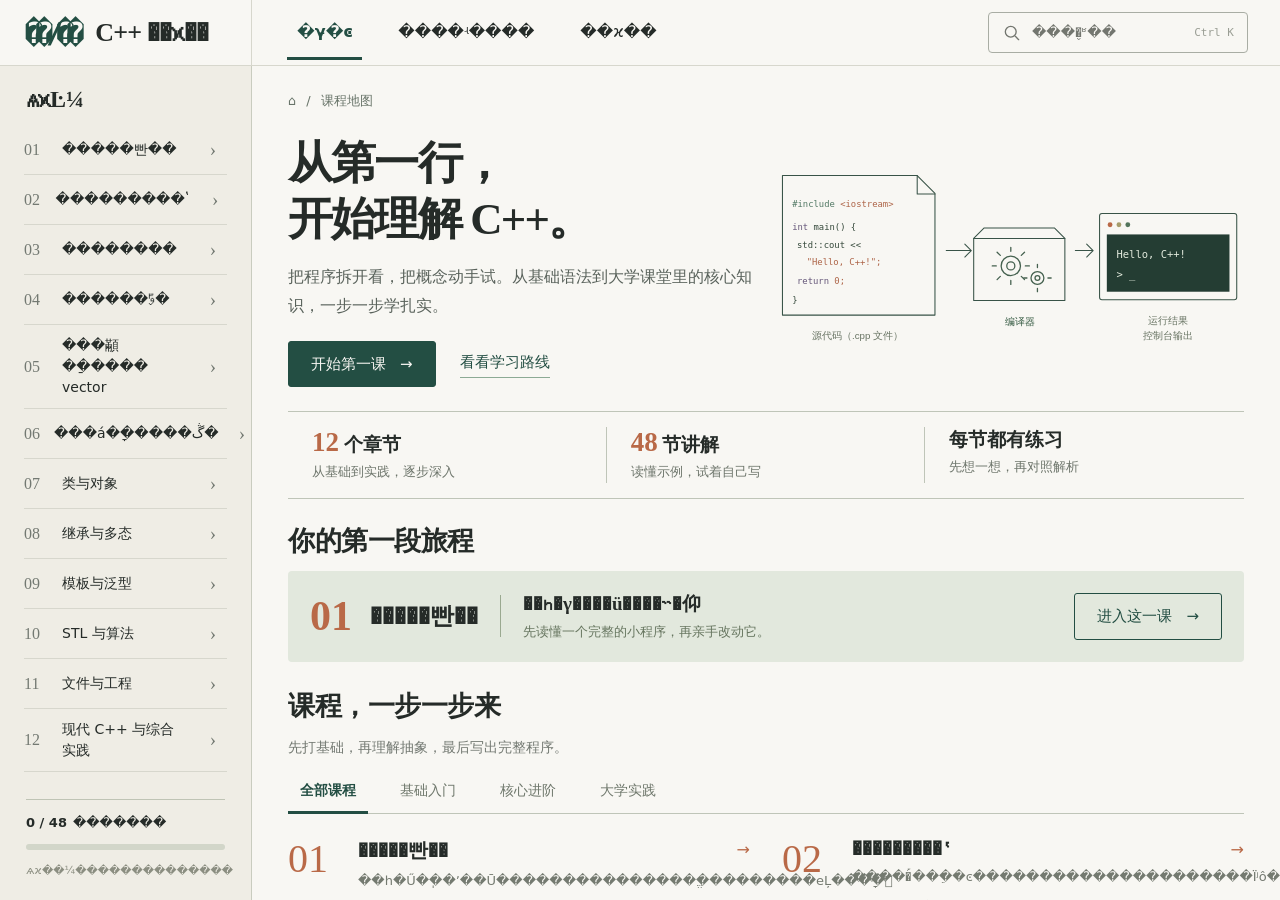
==== index.html @ bd5f10d8 "Publish C++ study site with 48 lessons and interactive learning labs" ====
<!doctype html>
<html lang="zh-CN">
<head>
  <meta charset="utf-8">
  <meta name="viewport" content="width=device-width, initial-scale=1">
  <meta http-equiv="refresh" content="0; url=./cpp-study/">
  <meta name="description" content="C++ ��ϰ�ң�48 ����ϸ�γ̡����д�����ʾ����ϰ������">
  <title>C++ ��ϰ��</title>
  <link rel="canonical" href="https://youtubechenyr.github.io/test/cpp-study/">
</head>
<body><p><a href="./cpp-study/">�� C++ ��ϰ��</a></p></body>
</html>
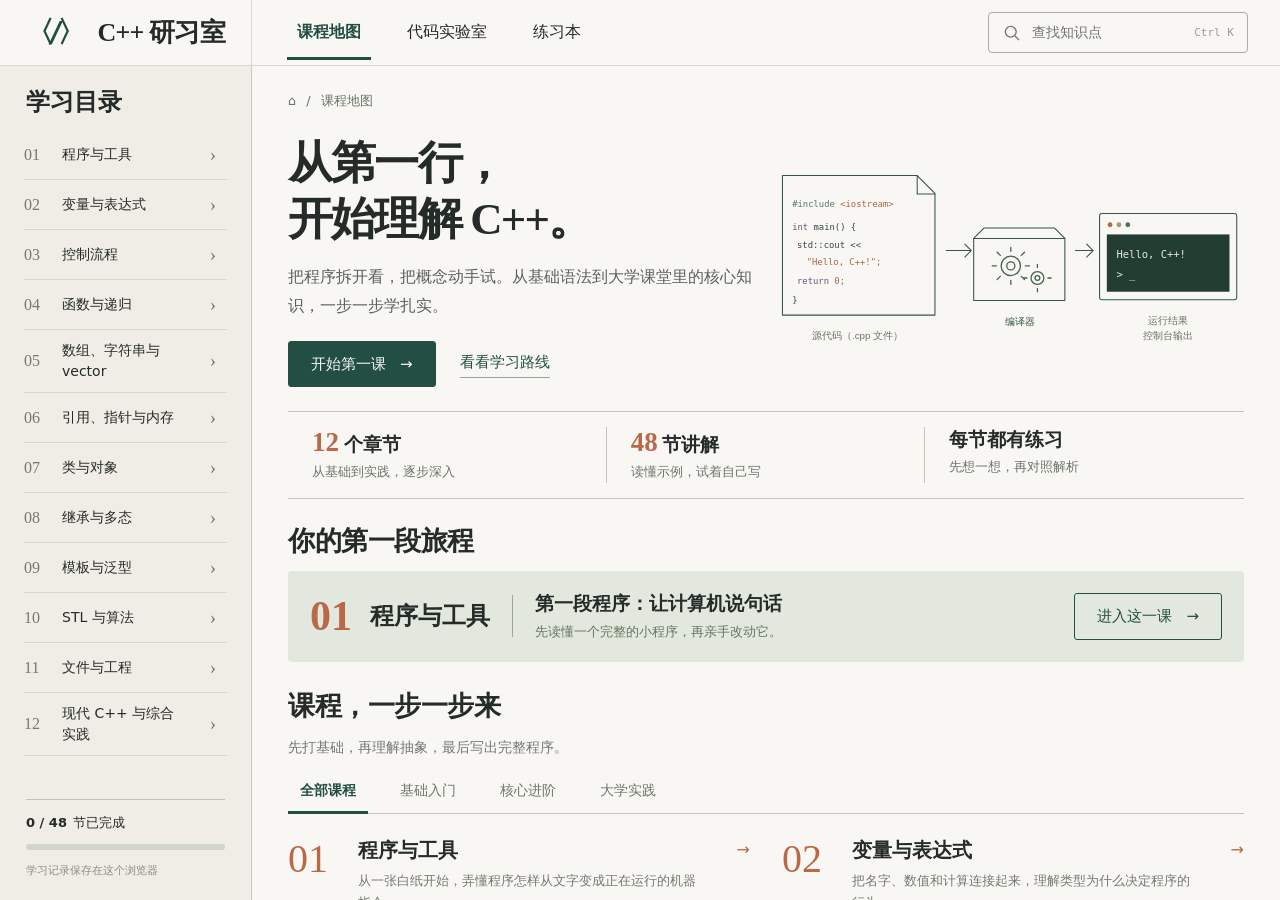
==== commit 1241ccec: "Preserve UTF-8 Chinese text in published course files" ====
--- a/index.html
+++ b/index.html
@@ -4,9 +4,9 @@
   <meta charset="utf-8">
   <meta name="viewport" content="width=device-width, initial-scale=1">
   <meta http-equiv="refresh" content="0; url=./cpp-study/">
-  <meta name="description" content="C++ ��ϰ�ң�48 ����ϸ�γ̡����д�����ʾ����ϰ������">
-  <title>C++ ��ϰ��</title>
+  <meta name="description" content="C++ 研习室：48 节详细课程、逐行代码演示与练习解析。">
+  <title>C++ 研习室</title>
   <link rel="canonical" href="https://youtubechenyr.github.io/test/cpp-study/">
 </head>
-<body><p><a href="./cpp-study/">�� C++ ��ϰ��</a></p></body>
+<body><p><a href="./cpp-study/">打开 C++ 研习室</a></p></body>
 </html>
